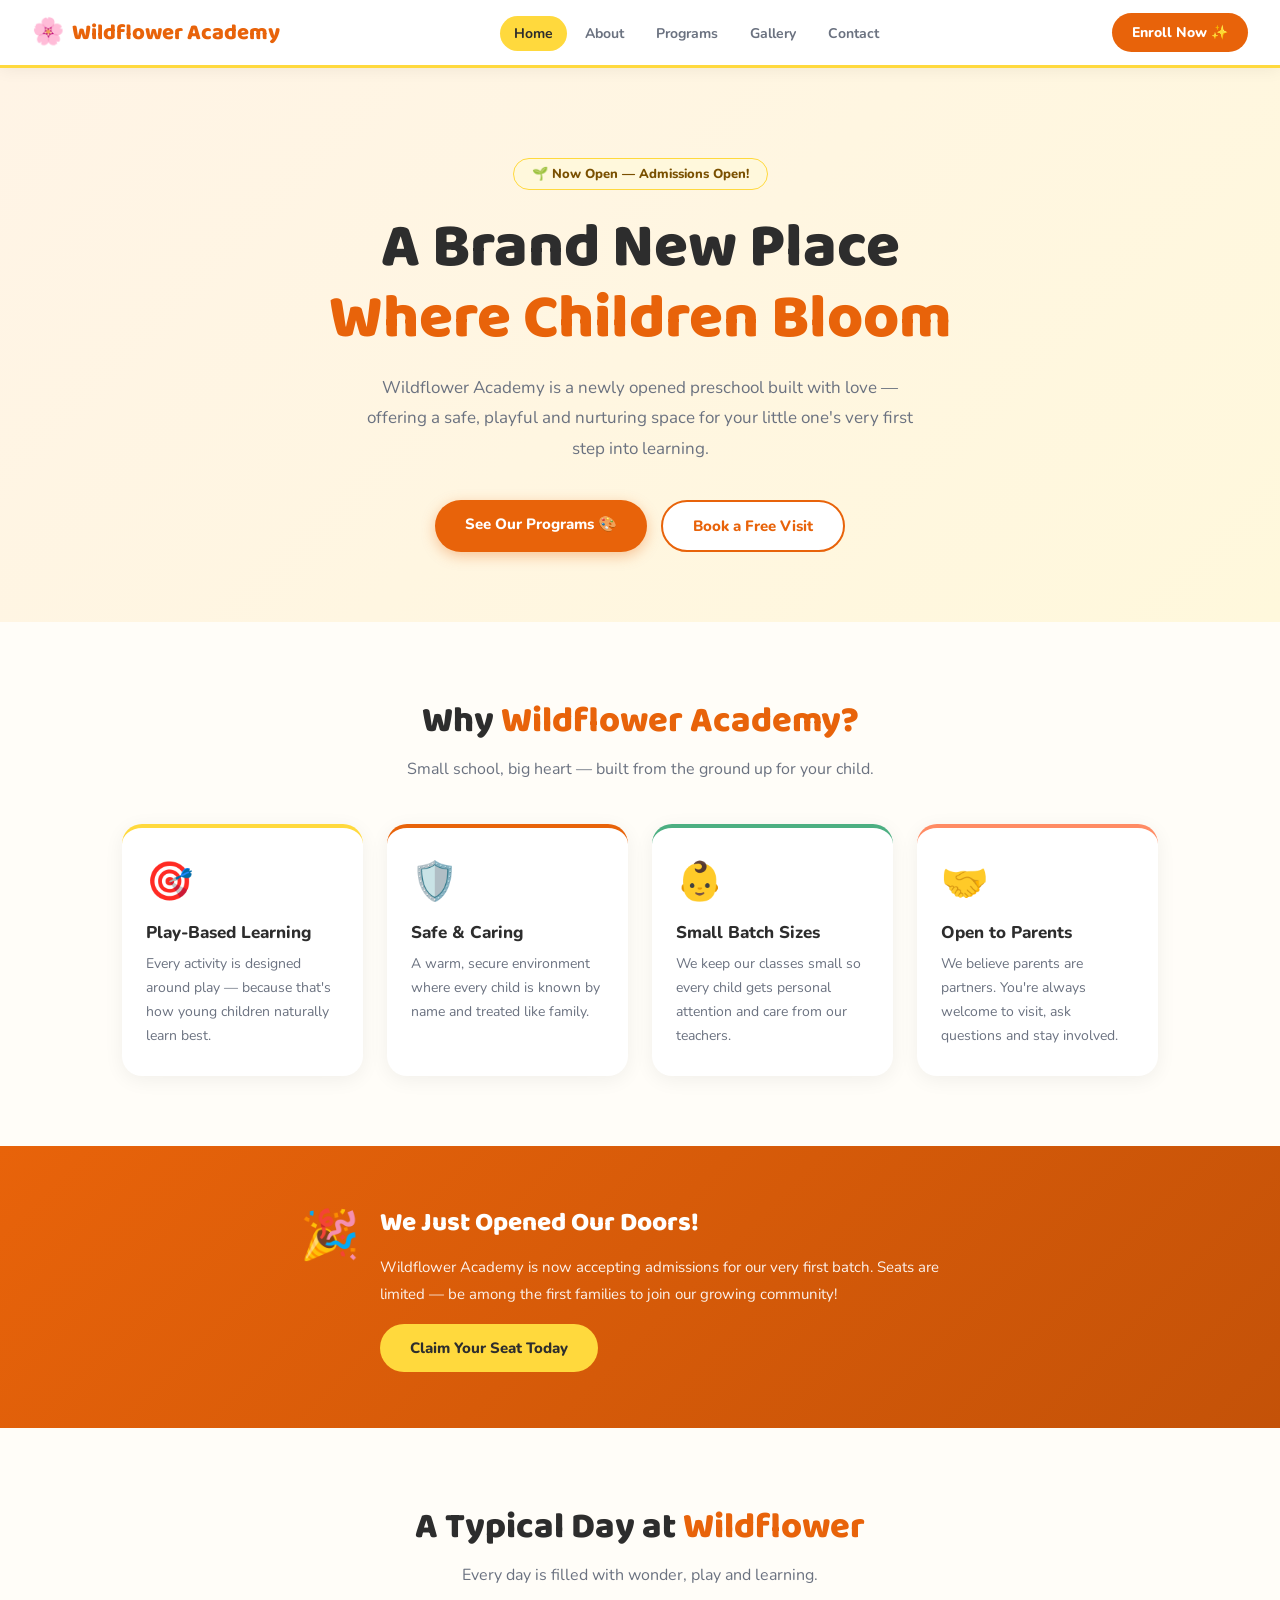
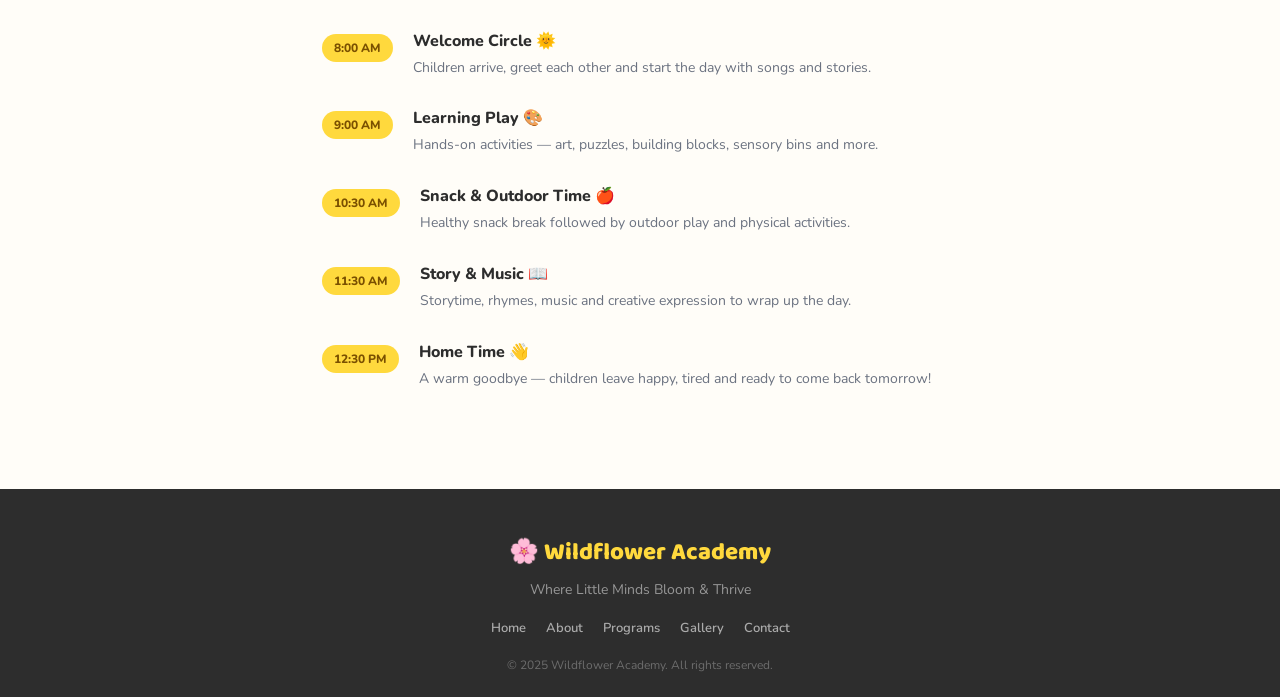
==== index.html @ 9ab91be2 "Add files via upload" ====
<!DOCTYPE html>
<html lang="en">
<head>
  <meta charset="UTF-8" />
  <meta name="viewport" content="width=device-width, initial-scale=1.0" />
  <title>Wildflower Academy – Preschool</title>
  <!-- SEO -->
<meta name="description" content="Wildflower Academy is a new preschool offering Playgroup, Nursery, Jr. KG, Sr. KG and Daycare. A safe, playful and nurturing start for your child." />
<meta name="keywords" content="preschool, playgroup, nursery, junior kg, senior kg, daycare, YOUR CITY preschool, Wildflower Academy" />
<meta name="author" content="Wildflower Academy" />
<meta property="og:title" content="Wildflower Academy – Preschool" />
<meta property="og:description" content="A joyful new preschool where little minds bloom and thrive. Now enrolling!" />
<meta property="og:type" content="website" />
<meta property="og:url" content="https://wildfloweracademy.in" />
<link rel="canonical" href="https://wildfloweracademy.in" />
  <link href="https://fonts.googleapis.com/css2?family=Baloo+2:wght@400;600;700;800&family=Nunito:wght@400;600;700;800&display=swap" rel="stylesheet" />
  <link rel="stylesheet" href="style.css" />
</head>
<body>

  <!-- NAVBAR -->
  <nav class="navbar">
    <div class="nav-logo">
      <span class="logo-icon">🌸</span>
      Wildflower Academy
    </div>
    <ul class="nav-links">
      <li><a href="index.html" class="active">Home</a></li>
      <li><a href="about.html">About</a></li>
      <li><a href="programs.html">Programs</a></li>
      <li><a href="gallery.html">Gallery</a></li>
      <li><a href="contact.html">Contact</a></li>
    </ul>
    <a href="contact.html" class="nav-cta">Enroll Now ✨</a>
    <button class="hamburger" id="hamburger">&#9776;</button>
  </nav>

  <!-- HERO -->
  <section class="hero">
    <div class="hero-content">
      <span class="hero-badge">🌱 Now Open — Admissions Open!</span>
      <h1>A Brand New Place<br><span>Where Children Bloom</span></h1>
      <p>Wildflower Academy is a newly opened preschool built with love — offering a safe, playful and nurturing space for your little one's very first step into learning.</p>
      <div class="hero-buttons">
        <a href="programs.html" class="btn-primary">See Our Programs 🎨</a>
        <a href="contact.html" class="btn-secondary">Book a Free Visit</a>
      </div>
    </div>
  </section>

  <!-- WHY US -->
  <section class="features">
    <h2 class="section-title">Why <span>Wildflower Academy?</span></h2>
    <p class="section-sub">Small school, big heart — built from the ground up for your child.</p>
    <div class="features-grid">
      <div class="feature-card">
        <span class="feature-icon">🎯</span>
        <h3>Play-Based Learning</h3>
        <p>Every activity is designed around play — because that's how young children naturally learn best.</p>
      </div>
      <div class="feature-card">
        <span class="feature-icon">🛡️</span>
        <h3>Safe & Caring</h3>
        <p>A warm, secure environment where every child is known by name and treated like family.</p>
      </div>
      <div class="feature-card">
        <span class="feature-icon">👶</span>
        <h3>Small Batch Sizes</h3>
        <p>We keep our classes small so every child gets personal attention and care from our teachers.</p>
      </div>
      <div class="feature-card">
        <span class="feature-icon">🤝</span>
        <h3>Open to Parents</h3>
        <p>We believe parents are partners. You're always welcome to visit, ask questions and stay involved.</p>
      </div>
    </div>
  </section>

  <!-- OPENING ANNOUNCEMENT -->
  <section class="announcement">
    <div class="announcement-inner">
      <span class="announce-icon">🎉</span>
      <div>
        <h3>We Just Opened Our Doors!</h3>
        <p>Wildflower Academy is now accepting admissions for our very first batch. Seats are limited — be among the first families to join our growing community!</p>
        <a href="contact.html" class="btn-primary" style="margin-top: 16px; display: inline-block;">Claim Your Seat Today</a>
      </div>
    </div>
  </section>

  <!-- WHAT TO EXPECT -->
  <section class="expect">
    <h2 class="section-title">A Typical Day at <span>Wildflower</span></h2>
    <p class="section-sub">Every day is filled with wonder, play and learning.</p>
    <div class="timeline">
      <div class="timeline-item">
        <span class="time-badge">8:00 AM</span>
        <div class="time-content">
          <h4>Welcome Circle 🌞</h4>
          <p>Children arrive, greet each other and start the day with songs and stories.</p>
        </div>
      </div>
      <div class="timeline-item">
        <span class="time-badge">9:00 AM</span>
        <div class="time-content">
          <h4>Learning Play 🎨</h4>
          <p>Hands-on activities — art, puzzles, building blocks, sensory bins and more.</p>
        </div>
      </div>
      <div class="timeline-item">
        <span class="time-badge">10:30 AM</span>
        <div class="time-content">
          <h4>Snack & Outdoor Time 🍎</h4>
          <p>Healthy snack break followed by outdoor play and physical activities.</p>
        </div>
      </div>
      <div class="timeline-item">
        <span class="time-badge">11:30 AM</span>
        <div class="time-content">
          <h4>Story & Music 📖</h4>
          <p>Storytime, rhymes, music and creative expression to wrap up the day.</p>
        </div>
      </div>
      <div class="timeline-item">
        <span class="time-badge">12:30 PM</span>
        <div class="time-content">
          <h4>Home Time 👋</h4>
          <p>A warm goodbye — children leave happy, tired and ready to come back tomorrow!</p>
        </div>
      </div>
    </div>
  </section>

  <!-- FOOTER -->
  <footer class="footer">
    <div class="footer-logo">🌸 Wildflower Academy</div>
    <p class="footer-tagline">Where Little Minds Bloom & Thrive</p>
    <div class="footer-links">
      <a href="index.html">Home</a>
      <a href="about.html">About</a>
      <a href="programs.html">Programs</a>
      <a href="gallery.html">Gallery</a>
      <a href="contact.html">Contact</a>
    </div>
    <p class="footer-copy">© 2025 Wildflower Academy. All rights reserved.</p>
  </footer>

  <script src="script.js"></script>
</body>
</html>
---- style.css ----
/* ── RESET & BASE ── */
* {
  margin: 0;
  padding: 0;
  box-sizing: border-box;
}

:root {
  --primary:    #E8630A;
  --primary-lt: #FFF4E6;
  --yellow:     #FFD93D;
  --yellow-lt:  #FFF8DC;
  --green:      #4CAF82;
  --green-lt:   #E8F8F1;
  --peach:      #FF8B64;
  --dark:       #2D2D2D;
  --muted:      #6B7280;
  --white:      #FFFFFF;
  --bg:         #FFFDF8;
}

body {
  font-family: 'Nunito', sans-serif;
  background: var(--bg);
  color: var(--dark);
  overflow-x: hidden;
}

/* ── NAVBAR ── */
.navbar {
  background: var(--white);
  display: flex;
  align-items: center;
  justify-content: space-between;
  padding: 0 2rem;
  height: 68px;
  position: sticky;
  top: 0;
  z-index: 999;
  box-shadow: 0 2px 16px rgba(0,0,0,0.06);
  border-bottom: 3px solid var(--yellow);
}

.nav-logo {
  font-family: 'Baloo 2', cursive;
  font-size: 22px;
  font-weight: 800;
  color: var(--primary);
  display: flex;
  align-items: center;
  gap: 8px;
}

.logo-icon { font-size: 26px; }

.nav-links {
  list-style: none;
  display: flex;
  gap: 4px;
}

.nav-links a {
  text-decoration: none;
  color: var(--muted);
  font-weight: 700;
  font-size: 14px;
  padding: 8px 14px;
  border-radius: 25px;
  transition: all 0.2s;
}

.nav-links a:hover,
.nav-links a.active {
  background: var(--yellow);
  color: var(--dark);
}

.nav-cta {
  background: var(--primary);
  color: white;
  text-decoration: none;
  padding: 10px 20px;
  border-radius: 25px;
  font-size: 14px;
  font-weight: 800;
  transition: transform 0.2s;
}

.nav-cta:hover { transform: scale(1.05); }

.hamburger {
  display: none;
  background: none;
  border: none;
  font-size: 24px;
  cursor: pointer;
  color: var(--dark);
}

/* ── HERO ── */
.hero {
  background: linear-gradient(135deg, #FFF4E6 0%, #FFF8DC 100%);
  padding: 90px 2rem 70px;
  text-align: center;
}

.hero-content { max-width: 680px; margin: 0 auto; }

.hero-badge {
  display: inline-block;
  background: var(--yellow-lt);
  color: #7A5000;
  padding: 6px 18px;
  border-radius: 25px;
  font-size: 13px;
  font-weight: 800;
  margin-bottom: 22px;
  border: 1.5px solid var(--yellow);
}

.hero h1 {
  font-family: 'Baloo 2', cursive;
  font-size: clamp(34px, 6vw, 62px);
  font-weight: 800;
  line-height: 1.15;
  margin-bottom: 18px;
  color: var(--dark);
}

.hero h1 span { color: var(--primary); }

.hero p {
  font-size: 17px;
  color: var(--muted);
  line-height: 1.8;
  margin-bottom: 36px;
  max-width: 560px;
  margin-left: auto;
  margin-right: auto;
}

.hero-buttons {
  display: flex;
  gap: 14px;
  justify-content: center;
  flex-wrap: wrap;
}

/* ── BUTTONS ── */
.btn-primary {
  background: var(--primary);
  color: white;
  text-decoration: none;
  padding: 14px 30px;
  border-radius: 30px;
  font-size: 15px;
  font-weight: 800;
  font-family: 'Nunito', sans-serif;
  transition: transform 0.2s, box-shadow 0.2s;
  box-shadow: 0 4px 14px rgba(232,99,10,0.35);
  border: none;
  cursor: pointer;
  display: inline-block;
}

.btn-primary:hover {
  transform: translateY(-2px);
  box-shadow: 0 8px 24px rgba(232,99,10,0.4);
}

.btn-secondary {
  background: white;
  color: var(--primary);
  text-decoration: none;
  padding: 14px 30px;
  border-radius: 30px;
  font-size: 15px;
  font-weight: 800;
  border: 2.5px solid var(--primary);
  transition: all 0.2s;
  display: inline-block;
}

.btn-secondary:hover {
  background: var(--primary);
  color: white;
}

/* ── SECTION TITLES ── */
.section-title {
  font-family: 'Baloo 2', cursive;
  font-size: clamp(26px, 4vw, 36px);
  font-weight: 800;
  text-align: center;
  margin-bottom: 8px;
}

.section-title span { color: var(--primary); }

.section-sub {
  text-align: center;
  color: var(--muted);
  font-size: 16px;
  margin-bottom: 44px;
}

/* ── FEATURES ── */
.features {
  padding: 70px 2rem;
  max-width: 1100px;
  margin: 0 auto;
}

.features-grid {
  display: grid;
  grid-template-columns: repeat(auto-fit, minmax(230px, 1fr));
  gap: 24px;
}

.feature-card {
  background: white;
  border-radius: 20px;
  padding: 28px 24px;
  box-shadow: 0 4px 20px rgba(0,0,0,0.06);
  border-top: 4px solid var(--yellow);
  transition: transform 0.2s;
}

.feature-card:hover { transform: translateY(-4px); }
.feature-card:nth-child(2) { border-top-color: var(--primary); }
.feature-card:nth-child(3) { border-top-color: var(--green); }
.feature-card:nth-child(4) { border-top-color: var(--peach); }

.feature-icon { font-size: 38px; display: block; margin-bottom: 14px; }

.feature-card h3 {
  font-size: 17px;
  font-weight: 800;
  margin-bottom: 8px;
}

.feature-card p {
  font-size: 14px;
  color: var(--muted);
  line-height: 1.7;
}

/* ── ANNOUNCEMENT ── */
.announcement {
  background: linear-gradient(135deg, var(--primary), #c45208);
  padding: 56px 2rem;
  text-align: center;
  color: white;
}

.announcement-inner {
  max-width: 680px;
  margin: 0 auto;
  display: flex;
  align-items: flex-start;
  gap: 20px;
  text-align: left;
}

.announce-icon { font-size: 48px; flex-shrink: 0; }

.announcement-inner h3 {
  font-family: 'Baloo 2', cursive;
  font-size: 26px;
  font-weight: 800;
  margin-bottom: 10px;
}

.announcement-inner p {
  font-size: 15px;
  line-height: 1.8;
  opacity: 0.92;
}

.announcement .btn-primary {
  background: var(--yellow);
  color: var(--dark);
  box-shadow: none;
}

/* ── TIMELINE ── */
.expect {
  padding: 70px 2rem;
  max-width: 700px;
  margin: 0 auto;
}

.timeline { margin-top: 8px; }

.timeline-item {
  display: flex;
  gap: 20px;
  margin-bottom: 28px;
  align-items: flex-start;
}

.time-badge {
  background: var(--yellow);
  color: #7A5000;
  font-size: 12px;
  font-weight: 800;
  padding: 6px 12px;
  border-radius: 20px;
  white-space: nowrap;
  margin-top: 4px;
  flex-shrink: 0;
}

.time-content h4 {
  font-size: 16px;
  font-weight: 800;
  margin-bottom: 4px;
}

.time-content p {
  font-size: 14px;
  color: var(--muted);
  line-height: 1.7;
}

/* ── FOOTER ── */
.footer {
  background: var(--dark);
  color: white;
  padding: 44px 2rem 24px;
  text-align: center;
}

.footer-logo {
  font-family: 'Baloo 2', cursive;
  font-size: 24px;
  font-weight: 800;
  color: var(--yellow);
  margin-bottom: 8px;
}

.footer-tagline {
  color: rgba(255,255,255,0.5);
  font-size: 14px;
  margin-bottom: 20px;
}

.footer-links {
  display: flex;
  justify-content: center;
  gap: 20px;
  flex-wrap: wrap;
  margin-bottom: 20px;
}

.footer-links a {
  color: rgba(255,255,255,0.6);
  text-decoration: none;
  font-size: 13px;
  font-weight: 600;
  transition: color 0.2s;
}

.footer-links a:hover { color: var(--yellow); }

.footer-copy {
  font-size: 12px;
  color: rgba(255,255,255,0.3);
}

/* ── MOBILE ── */
@media (max-width: 768px) {
  .nav-links { display: none; flex-direction: column; }
  .nav-links.open {
    display: flex;
    position: absolute;
    top: 68px; left: 0; right: 0;
    background: white;
    padding: 16px;
    box-shadow: 0 8px 24px rgba(0,0,0,0.1);
    gap: 8px;
  }
  .nav-links.open a { display: block; padding: 10px 16px; }
  .nav-cta { display: none; }
  .hamburger { display: block; }
  .announcement-inner { flex-direction: column; text-align: center; }
  .timeline-item { flex-direction: column; gap: 8px; }
}

/* ── PAGE HERO ── */
.page-hero {
  padding: 80px 2rem 60px;
  text-align: center;
}

.green-hero {
  background: linear-gradient(135deg, #FFF4E6 0%, #FFF8DC 100%);
}

.page-hero h1 {
  font-family: 'Baloo 2', cursive;
  font-size: clamp(30px, 5vw, 52px);
  font-weight: 800;
  line-height: 1.2;
  margin: 14px 0 16px;
}

.page-hero h1 span { color: var(--primary); }

.page-hero p {
  font-size: 16px;
  color: var(--muted);
  max-width: 540px;
  margin: 0 auto;
  line-height: 1.8;
}

/* ── ABOUT SECTION ── */
.about-section {
  padding: 70px 2rem;
  max-width: 1100px;
  margin: 0 auto;
}

.about-grid {
  display: grid;
  grid-template-columns: 1fr 1fr;
  gap: 50px;
  align-items: center;
}

.about-image-box {
  background: linear-gradient(135deg, #FFF4E6, #FFF8DC);
  border-radius: 24px;
  height: 320px;
  display: flex;
  flex-direction: column;
  align-items: center;
  justify-content: center;
  font-size: 80px;
  gap: 12px;
}

.about-image-box p {
  font-size: 16px;
  font-weight: 700;
  color: var(--muted);
}

.about-text p {
  color: var(--muted);
  font-size: 15px;
  line-height: 1.85;
  margin-bottom: 14px;
}

/* ── VALUE PILLS ── */
.value-pills {
  display: flex;
  flex-wrap: wrap;
  gap: 10px;
  margin-top: 20px;
}

.pill {
  padding: 7px 16px;
  border-radius: 25px;
  font-size: 13px;
  font-weight: 700;
}

.green-pill  { background: #E8F8F1; color: #1A6644; }
.yellow-pill { background: #FFF8DC; color: #7A5000; }
.peach-pill  { background: #FFF0E5; color: #7A3A10; }
.purple-pill { background: #EDE9FE; color: #5B21B6; }

/* ── VISION & MISSION ── */
.vm-section {
  background: var(--primary-lt);
  padding: 70px 2rem;
}

.vm-grid {
  display: grid;
  grid-template-columns: repeat(auto-fit, minmax(260px, 1fr));
  gap: 24px;
  max-width: 1000px;
  margin: 0 auto;
}

.vm-card {
  background: white;
  border-radius: 20px;
  padding: 30px 24px;
  text-align: center;
  box-shadow: 0 4px 20px rgba(0,0,0,0.06);
}

.vm-icon {
  font-size: 40px;
  display: block;
  margin-bottom: 14px;
}

.vm-card h3 {
  font-family: 'Baloo 2', cursive;
  font-size: 20px;
  font-weight: 800;
  margin-bottom: 10px;
  color: var(--primary);
}

.vm-card p {
  font-size: 14px;
  color: var(--muted);
  line-height: 1.75;
}

/* ── FOUNDER ── */
.founder-section {
  padding: 70px 2rem;
  max-width: 800px;
  margin: 0 auto;
}

.founder-card {
  display: flex;
  gap: 30px;
  align-items: flex-start;
  background: white;
  border-radius: 24px;
  padding: 36px;
  box-shadow: 0 4px 24px rgba(0,0,0,0.07);
  margin-top: 16px;
  border-left: 5px solid var(--primary);
}

.founder-avatar {
  width: 90px;
  height: 90px;
  border-radius: 50%;
  background: var(--primary-lt);
  display: flex;
  align-items: center;
  justify-content: center;
  font-size: 44px;
  flex-shrink: 0;
  border: 3px solid var(--primary);
}

.founder-info h3 {
  font-family: 'Baloo 2', cursive;
  font-size: 22px;
  font-weight: 800;
  margin-bottom: 4px;
}

.founder-role {
  display: inline-block;
  background: var(--primary-lt);
  color: var(--primary);
  font-size: 12px;
  font-weight: 700;
  padding: 4px 12px;
  border-radius: 20px;
  margin-bottom: 14px;
}

.founder-info p {
  font-size: 14px;
  color: var(--muted);
  line-height: 1.8;
  margin-bottom: 10px;
}

/* ── WHAT MAKES US DIFFERENT ── */
.different-section {
  padding: 70px 2rem;
  max-width: 1000px;
  margin: 0 auto;
}

.diff-grid {
  display: grid;
  grid-template-columns: repeat(auto-fit, minmax(220px, 1fr));
  gap: 24px;
  margin-top: 8px;
}

.diff-item {
  background: white;
  border-radius: 18px;
  padding: 28px 22px;
  box-shadow: 0 4px 18px rgba(0,0,0,0.06);
  transition: transform 0.2s;
}

.diff-item:hover { transform: translateY(-4px); }

.diff-num {
  font-family: 'Baloo 2', cursive;
  font-size: 36px;
  font-weight: 800;
  color: var(--yellow);
  display: block;
  margin-bottom: 8px;
  line-height: 1;
}

.diff-item h4 {
  font-size: 16px;
  font-weight: 800;
  margin-bottom: 8px;
}

.diff-item p {
  font-size: 13px;
  color: var(--muted);
  line-height: 1.7;
}

/* ── CTA STRIP ── */
.cta-strip {
  background: linear-gradient(135deg, var(--primary), #c45208);
  padding: 60px 2rem;
  text-align: center;
  color: white;
}

.cta-strip h3 {
  font-family: 'Baloo 2', cursive;
  font-size: 30px;
  font-weight: 800;
  margin-bottom: 12px;
}

.cta-strip p {
  font-size: 16px;
  opacity: 0.9;
  margin-bottom: 24px;
  max-width: 480px;
  margin-left: auto;
  margin-right: auto;
  line-height: 1.7;
}

.cta-strip .btn-primary {
  background: var(--yellow);
  color: var(--dark);
  box-shadow: none;
}

/* ── ABOUT PAGE MOBILE ── */
@media (max-width: 768px) {
  .about-grid { grid-template-columns: 1fr; gap: 30px; }
  .founder-card { flex-direction: column; align-items: center; text-align: center; }
}

/* ── PROGRAMS HERO ── */
.programs-hero {
  background: linear-gradient(135deg, #FFF4E6 0%, #FFF8DC 100%);
}

.programs-hero h1 span { color: var(--primary); }

/* ── PROGRAM OVERVIEW STRIP ── */
.prog-overview-strip {
  background: white;
  padding: 20px 2rem;
  border-bottom: 1px solid #F3F4F6;
}

.prog-overview-inner {
  display: flex;
  align-items: center;
  justify-content: center;
  flex-wrap: wrap;
  gap: 8px;
  max-width: 900px;
  margin: 0 auto;
}

.prog-pill {
  background: #F3F4F6;
  color: var(--muted);
  padding: 8px 18px;
  border-radius: 25px;
  font-size: 13px;
  font-weight: 700;
}

.active-pill {
  background: var(--primary-lt);
  color: var(--primary);
}

.daycare-pill {
  background: #FFF8DC;
  color: #7A5000;
}

.prog-arrow {
  color: #D1D5DB;
  font-size: 18px;
  font-weight: 700;
}

/* ── PROGRAM ROWS ── */
.programs-section {
  padding: 70px 2rem;
  max-width: 1100px;
  margin: 0 auto;
}

.prog-row {
  display: grid;
  grid-template-columns: 280px 1fr;
  gap: 50px;
  align-items: center;
  padding: 20px 0;
}

.reverse-row { direction: rtl; }
.reverse-row > * { direction: ltr; }

.prog-visual {
  border-radius: 24px;
  height: 280px;
  display: flex;
  flex-direction: column;
  align-items: center;
  justify-content: center;
  gap: 14px;
  font-size: 70px;
}

.prog-visual h3 {
  font-family: 'Baloo 2', cursive;
  font-size: 22px;
  font-weight: 800;
  color: rgba(0,0,0,0.6);
}

.pg-yellow { background: linear-gradient(135deg, #FFF8DC, #FFF4E6); }
.pg-green  { background: linear-gradient(135deg, #E8F8F1, #D1FAE5); }
.pg-blue   { background: linear-gradient(135deg, #EFF6FF, #DBEAFE); }
.pg-purple { background: linear-gradient(135deg, #EDE9FE, #DDD6FE); }
.pg-peach  { background: linear-gradient(135deg, #FFF4E6, #FFE4CC); }

.prog-tag {
  display: inline-block;
  font-size: 12px;
  font-weight: 700;
  padding: 5px 14px;
  border-radius: 20px;
  margin-bottom: 10px;
}

.yellow-tag { background: #FFF8DC; color: #7A5000; }
.green-tag  { background: #D1FAE5; color: #065F46; }
.blue-tag   { background: #DBEAFE; color: #1E40AF; }
.purple-tag { background: #EDE9FE; color: #4C1D95; }
.peach-tag  { background: #FFE4CC; color: #7C2D12; }

.prog-details h2 {
  font-family: 'Baloo 2', cursive;
  font-size: clamp(22px, 3vw, 30px);
  font-weight: 800;
  line-height: 1.2;
  margin-bottom: 14px;
  color: var(--dark);
}

.prog-details > p {
  font-size: 15px;
  color: var(--muted);
  line-height: 1.85;
  margin-bottom: 22px;
}

.prog-info-grid {
  display: grid;
  grid-template-columns: repeat(4, 1fr);
  gap: 12px;
  margin-bottom: 20px;
}

.prog-info-item {
  background: #F9FAFB;
  border-radius: 12px;
  padding: 12px;
  display: flex;
  align-items: flex-start;
  gap: 8px;
  font-size: 22px;
}

.prog-info-item div strong {
  display: block;
  font-size: 11px;
  color: var(--muted);
  font-weight: 700;
  margin-bottom: 2px;
}

.prog-info-item div p {
  font-size: 13px;
  font-weight: 800;
  color: var(--dark);
}

.prog-activities {
  display: flex;
  flex-wrap: wrap;
  gap: 8px;
  margin-bottom: 22px;
}

.prog-activities span {
  background: white;
  border: 1.5px solid #E5E7EB;
  padding: 6px 14px;
  border-radius: 20px;
  font-size: 13px;
  font-weight: 700;
  color: var(--dark);
}

.daycare-note {
  background: #FFF4E6;
  border-left: 4px solid var(--primary);
  border-radius: 0 12px 12px 0;
  padding: 12px 16px;
  font-size: 13px;
  font-weight: 700;
  color: #7C2D12;
  margin-bottom: 20px;
  line-height: 1.6;
}

.prog-divider {
  height: 1px;
  background: #F3F4F6;
  margin: 20px 0;
}

/* ── COMPARISON TABLE ── */
.comparison-section {
  background: var(--primary-lt);
  padding: 70px 2rem;
}

.table-wrapper {
  max-width: 900px;
  margin: 0 auto;
  overflow-x: auto;
}

.comp-table {
  width: 100%;
  border-collapse: collapse;
  background: white;
  border-radius: 20px;
  overflow: hidden;
  box-shadow: 0 4px 20px rgba(0,0,0,0.07);
}

.comp-table thead tr {
  background: var(--primary);
  color: white;
}

.comp-table th {
  padding: 16px 20px;
  font-size: 13px;
  font-weight: 800;
  text-align: left;
}

.comp-table td {
  padding: 14px 20px;
  font-size: 14px;
  color: var(--dark);
  border-bottom: 1px solid #F3F4F6;
}

.comp-table tbody tr:last-child td { border-bottom: none; }
.alt-row { background: #FFF9F5; }
.table-emoji { margin-right: 6px; }

/* ── FEES ── */
.fees-section {
  padding: 50px 2rem;
  max-width: 800px;
  margin: 0 auto;
}

.fees-card {
  background: white;
  border-radius: 24px;
  padding: 36px;
  box-shadow: 0 4px 24px rgba(0,0,0,0.07);
  display: flex;
  gap: 24px;
  align-items: flex-start;
  border-left: 5px solid var(--yellow);
}

.fees-icon { font-size: 48px; flex-shrink: 0; }

.fees-card h3 {
  font-family: 'Baloo 2', cursive;
  font-size: 22px;
  font-weight: 800;
  margin-bottom: 10px;
}

.fees-card p {
  font-size: 14px;
  color: var(--muted);
  line-height: 1.8;
}

/* ── PROGRAMS MOBILE ── */
@media (max-width: 768px) {
  .prog-row { grid-template-columns: 1fr; gap: 24px; }
  .reverse-row { direction: ltr; }
  .prog-visual { height: 200px; font-size: 52px; }
  .prog-info-grid { grid-template-columns: repeat(2, 1fr); }
  .prog-overview-inner { gap: 6px; }
  .prog-arrow { display: none; }
  .fees-card { flex-direction: column; }
}

/* ── GALLERY HERO ── */
.gallery-hero {
  background: linear-gradient(135deg, #FFF4E6 0%, #FFF8DC 100%);
}

.gallery-hero h1 span { color: var(--primary); }

/* ── GALLERY NOTICE ── */
.gallery-notice {
  padding: 40px 2rem 0;
  max-width: 900px;
  margin: 0 auto;
}

.notice-card {
  background: #FFF8DC;
  border-radius: 20px;
  padding: 28px 30px;
  display: flex;
  gap: 20px;
  align-items: flex-start;
  border-left: 5px solid var(--yellow);
}

.notice-icon { font-size: 40px; flex-shrink: 0; }

.notice-card h3 {
  font-family: 'Baloo 2', cursive;
  font-size: 18px;
  font-weight: 800;
  margin-bottom: 8px;
  color: var(--dark);
}

.notice-card p {
  font-size: 14px;
  color: var(--muted);
  line-height: 1.75;
}

/* ── GALLERY SECTION ── */
.gallery-section {
  padding: 70px 2rem;
  max-width: 1100px;
  margin: 0 auto;
}

.gallery-grid {
  display: grid;
  grid-template-columns: repeat(3, 1fr);
  gap: 18px;
}

.gallery-item {
  border-radius: 20px;
  aspect-ratio: 1;
  display: flex;
  flex-direction: column;
  align-items: center;
  justify-content: center;
  font-size: 52px;
  cursor: pointer;
  transition: transform 0.2s, box-shadow 0.2s;
  position: relative;
  overflow: hidden;
  gap: 10px;
}

.gallery-item:hover {
  transform: scale(1.04);
  box-shadow: 0 8px 28px rgba(0,0,0,0.12);
}

.gi-yellow { background: linear-gradient(135deg, #FFF8DC, #FFE082); }
.gi-green  { background: linear-gradient(135deg, #E8F8F1, #A5D6A7); }
.gi-blue   { background: linear-gradient(135deg, #DBEAFE, #90CAF9); }
.gi-pink   { background: linear-gradient(135deg, #F8BBD0, #F48FB1); }
.gi-purple { background: linear-gradient(135deg, #EDE9FE, #CE93D8); }
.gi-orange { background: linear-gradient(135deg, #FFF4E6, #FFCC80); }

.gi-label {
  font-size: 13px;
  font-weight: 800;
  color: rgba(0,0,0,0.55);
  background: rgba(255,255,255,0.6);
  padding: 4px 12px;
  border-radius: 20px;
}

/* ── UPLOAD NOTE ── */
.upload-note {
  padding: 70px 2rem;
  max-width: 800px;
  margin: 0 auto;
}

.upload-steps {
  display: flex;
  flex-direction: column;
  gap: 18px;
  margin-top: 16px;
}

.upload-step {
  display: flex;
  align-items: flex-start;
  gap: 16px;
  background: white;
  border-radius: 16px;
  padding: 22px;
  box-shadow: 0 4px 16px rgba(0,0,0,0.06);
}

.upload-num {
  width: 36px;
  height: 36px;
  border-radius: 50%;
  background: var(--primary);
  color: white;
  font-size: 16px;
  font-weight: 800;
  display: flex;
  align-items: center;
  justify-content: center;
  flex-shrink: 0;
}

.upload-step h4 { font-size: 15px; font-weight: 800; margin-bottom: 5px; }
.upload-step p  { font-size: 13px; color: var(--muted); line-height: 1.7; }

.upload-step code {
  background: #F3F4F6;
  padding: 2px 6px;
  border-radius: 5px;
  font-size: 12px;
  color: var(--primary);
  font-family: monospace;
}

/* ── SOCIAL ── */
.social-section {
  padding: 0 2rem 70px;
  max-width: 700px;
  margin: 0 auto;
}

.social-card {
  background: white;
  border-radius: 24px;
  padding: 36px;
  text-align: center;
  box-shadow: 0 4px 24px rgba(0,0,0,0.07);
}

.social-card h3 {
  font-family: 'Baloo 2', cursive;
  font-size: 22px;
  font-weight: 800;
  margin-bottom: 10px;
}

.social-card p {
  font-size: 15px;
  color: var(--muted);
  line-height: 1.7;
  margin-bottom: 24px;
}

.social-links {
  display: flex;
  justify-content: center;
  gap: 12px;
  flex-wrap: wrap;
}

.social-btn {
  padding: 10px 22px;
  border-radius: 25px;
  font-size: 14px;
  font-weight: 800;
  cursor: pointer;
  transition: transform 0.2s;
}

.social-btn:hover { transform: scale(1.05); }
.insta-btn { background: #FCE4EC; color: #880E4F; }
.fb-btn    { background: #E3F2FD; color: #0D47A1; }
.wa-btn    { background: #E8F5E9; color: #1B5E20; }

/* ── GALLERY MOBILE ── */
@media (max-width: 600px) {
  .gallery-grid { grid-template-columns: repeat(2, 1fr); }
  .notice-card  { flex-direction: column; }
  .social-links { flex-direction: column; align-items: center; }
}

/* ── CONTACT HERO ── */
.contact-hero {
  background: linear-gradient(135deg, #FFF4E6 0%, #FFF8DC 100%);
}

.contact-hero h1 span { color: var(--primary); }

/* ── CONTACT SECTION ── */
.contact-section {
  padding: 70px 2rem;
  max-width: 1100px;
  margin: 0 auto;
}

.contact-grid {
  display: grid;
  grid-template-columns: 1fr 1.4fr;
  gap: 50px;
  align-items: start;
}

.contact-info-title {
  font-family: 'Baloo 2', cursive;
  font-size: 24px;
  font-weight: 800;
  margin-bottom: 24px;
  color: var(--dark);
}

.contact-item {
  display: flex;
  align-items: flex-start;
  gap: 14px;
  margin-bottom: 22px;
}

.contact-icon-box {
  width: 46px;
  height: 46px;
  border-radius: 12px;
  display: flex;
  align-items: center;
  justify-content: center;
  font-size: 20px;
  flex-shrink: 0;
}

.orange-box { background: #FFF4E6; }
.green-box  { background: #E8F8F1; }
.blue-box   { background: #EFF6FF; }
.purple-box { background: #EDE9FE; }

.contact-item h4 {
  font-size: 13px;
  font-weight: 800;
  color: var(--dark);
  margin-bottom: 4px;
}

.contact-item p {
  font-size: 13px;
  color: var(--muted);
  line-height: 1.7;
}

/* ── HOURS BOX ── */
.hours-box {
  background: white;
  border-radius: 18px;
  padding: 22px;
  box-shadow: 0 4px 18px rgba(0,0,0,0.06);
  margin-bottom: 22px;
}

.hours-box h3 {
  font-family: 'Baloo 2', cursive;
  font-size: 17px;
  font-weight: 800;
  margin-bottom: 14px;
}

.hours-row {
  display: flex;
  justify-content: space-between;
  align-items: center;
  padding: 9px 0;
  border-bottom: 1px solid #F3F4F6;
  font-size: 13px;
}

.last-row     { border-bottom: none; }
.hours-day    { color: var(--muted); font-weight: 600; }
.hours-time   { font-weight: 800; color: var(--primary); }
.closed       { color: #EF4444 !important; }

/* ── SOCIAL ROW ── */
.social-row {
  display: flex;
  gap: 10px;
}

.social-icon {
  width: 44px;
  height: 44px;
  border-radius: 12px;
  display: flex;
  align-items: center;
  justify-content: center;
  font-size: 20px;
  cursor: pointer;
  transition: transform 0.2s;
}

.social-icon:hover { transform: scale(1.1); }
.insta-icon { background: #FCE4EC; }
.fb-icon    { background: #E3F2FD; }
.yt-icon    { background: #FFEBEE; }
.wa-icon    { background: #E8F5E9; }

/* ── CONTACT FORM ── */
.contact-form-card {
  background: white;
  border-radius: 24px;
  padding: 36px;
  box-shadow: 0 4px 28px rgba(0,0,0,0.08);
}

.contact-form-card h2 {
  font-family: 'Baloo 2', cursive;
  font-size: 24px;
  font-weight: 800;
  margin-bottom: 6px;
}

.form-subtitle {
  font-size: 14px;
  color: var(--muted);
  margin-bottom: 24px;
}

.form-row {
  display: grid;
  grid-template-columns: 1fr 1fr;
  gap: 16px;
}

.form-group {
  margin-bottom: 16px;
  position: relative;
}

.form-group label {
  display: block;
  font-size: 13px;
  font-weight: 700;
  color: var(--dark);
  margin-bottom: 6px;
}

.form-group input,
.form-group select,
.form-group textarea {
  width: 100%;
  padding: 12px 14px;
  border: 2px solid #E5E7EB;
  border-radius: 12px;
  font-size: 14px;
  font-family: 'Nunito', sans-serif;
  outline: none;
  transition: border-color 0.2s;
  background: #FAFAFA;
  color: var(--dark);
}

.form-group input:focus,
.form-group select:focus,
.form-group textarea:focus {
  border-color: var(--primary);
  background: white;
}

.form-group input.error,
.form-group select.error { border-color: #EF4444; }

.form-group textarea { resize: vertical; min-height: 110px; }

.field-error {
  display: none;
  font-size: 11px;
  color: #EF4444;
  font-weight: 700;
  margin-top: 4px;
}

.field-error.show { display: block; }

/* ── SUBMIT BUTTON ── */
.submit-btn {
  width: 100%;
  padding: 15px;
  background: var(--primary);
  color: white;
  border: none;
  border-radius: 14px;
  font-size: 16px;
  font-weight: 800;
  cursor: pointer;
  font-family: 'Nunito', sans-serif;
  transition: opacity 0.2s, transform 0.2s;
  margin-top: 4px;
}

.submit-btn:hover { opacity: 0.9; transform: translateY(-1px); }

/* ── SUCCESS MESSAGE ── */
.success-msg {
  display: none;
  background: #FFF4E6;
  border: 2px solid var(--primary);
  border-radius: 14px;
  padding: 18px;
  margin-top: 16px;
  gap: 14px;
  align-items: flex-start;
}

.success-msg.show { display: flex; }
.success-icon { font-size: 32px; flex-shrink: 0; }

.success-msg h4 {
  font-size: 16px;
  font-weight: 800;
  color: var(--primary);
  margin-bottom: 4px;
}

.success-msg p {
  font-size: 13px;
  color: #7C2D12;
  line-height: 1.7;
}

/* ── VISIT SECTION ── */
.visit-section {
  background: var(--primary-lt);
  padding: 70px 2rem;
}

.visit-grid {
  display: grid;
  grid-template-columns: repeat(auto-fit, minmax(220px, 1fr));
  gap: 20px;
  max-width: 1000px;
  margin: 0 auto;
}

.visit-card {
  background: white;
  border-radius: 18px;
  padding: 26px 22px;
  text-align: center;
  box-shadow: 0 4px 16px rgba(0,0,0,0.06);
  transition: transform 0.2s;
}

.visit-card:hover { transform: translateY(-4px); }

.visit-card span {
  font-size: 38px;
  display: block;
  margin-bottom: 12px;
}

.visit-card h4 { font-size: 15px; font-weight: 800; margin-bottom: 8px; }
.visit-card p  { font-size: 13px; color: var(--muted); line-height: 1.7; }

/* ── FAQ ── */
.faq-section {
  padding: 70px 2rem;
  max-width: 800px;
  margin: 0 auto;
}

.faq-list { margin-top: 8px; }

.faq-item {
  background: white;
  border-radius: 14px;
  margin-bottom: 10px;
  box-shadow: 0 2px 12px rgba(0,0,0,0.05);
  overflow: hidden;
  cursor: pointer;
}

.faq-question {
  display: flex;
  justify-content: space-between;
  align-items: center;
  padding: 18px 22px;
  font-size: 15px;
  font-weight: 700;
  color: var(--dark);
  transition: background 0.2s;
}

.faq-item:hover .faq-question  { background: #FFF9F5; }
.faq-item.open .faq-question   { background: var(--primary-lt); color: var(--primary); }

.faq-arrow {
  font-size: 12px;
  color: var(--muted);
  transition: transform 0.3s;
  flex-shrink: 0;
}

.faq-item.open .faq-arrow { transform: rotate(180deg); color: var(--primary); }

.faq-answer {
  display: none;
  padding: 14px 22px 18px;
  font-size: 14px;
  color: var(--muted);
  line-height: 1.8;
  border-top: 1px solid #F3F4F6;
}

.faq-item.open .faq-answer { display: block; }

/* ── CONTACT MOBILE ── */
@media (max-width: 768px) {
  .contact-grid     { grid-template-columns: 1fr; }
  .form-row         { grid-template-columns: 1fr; }
  .contact-form-card { padding: 24px; }
}
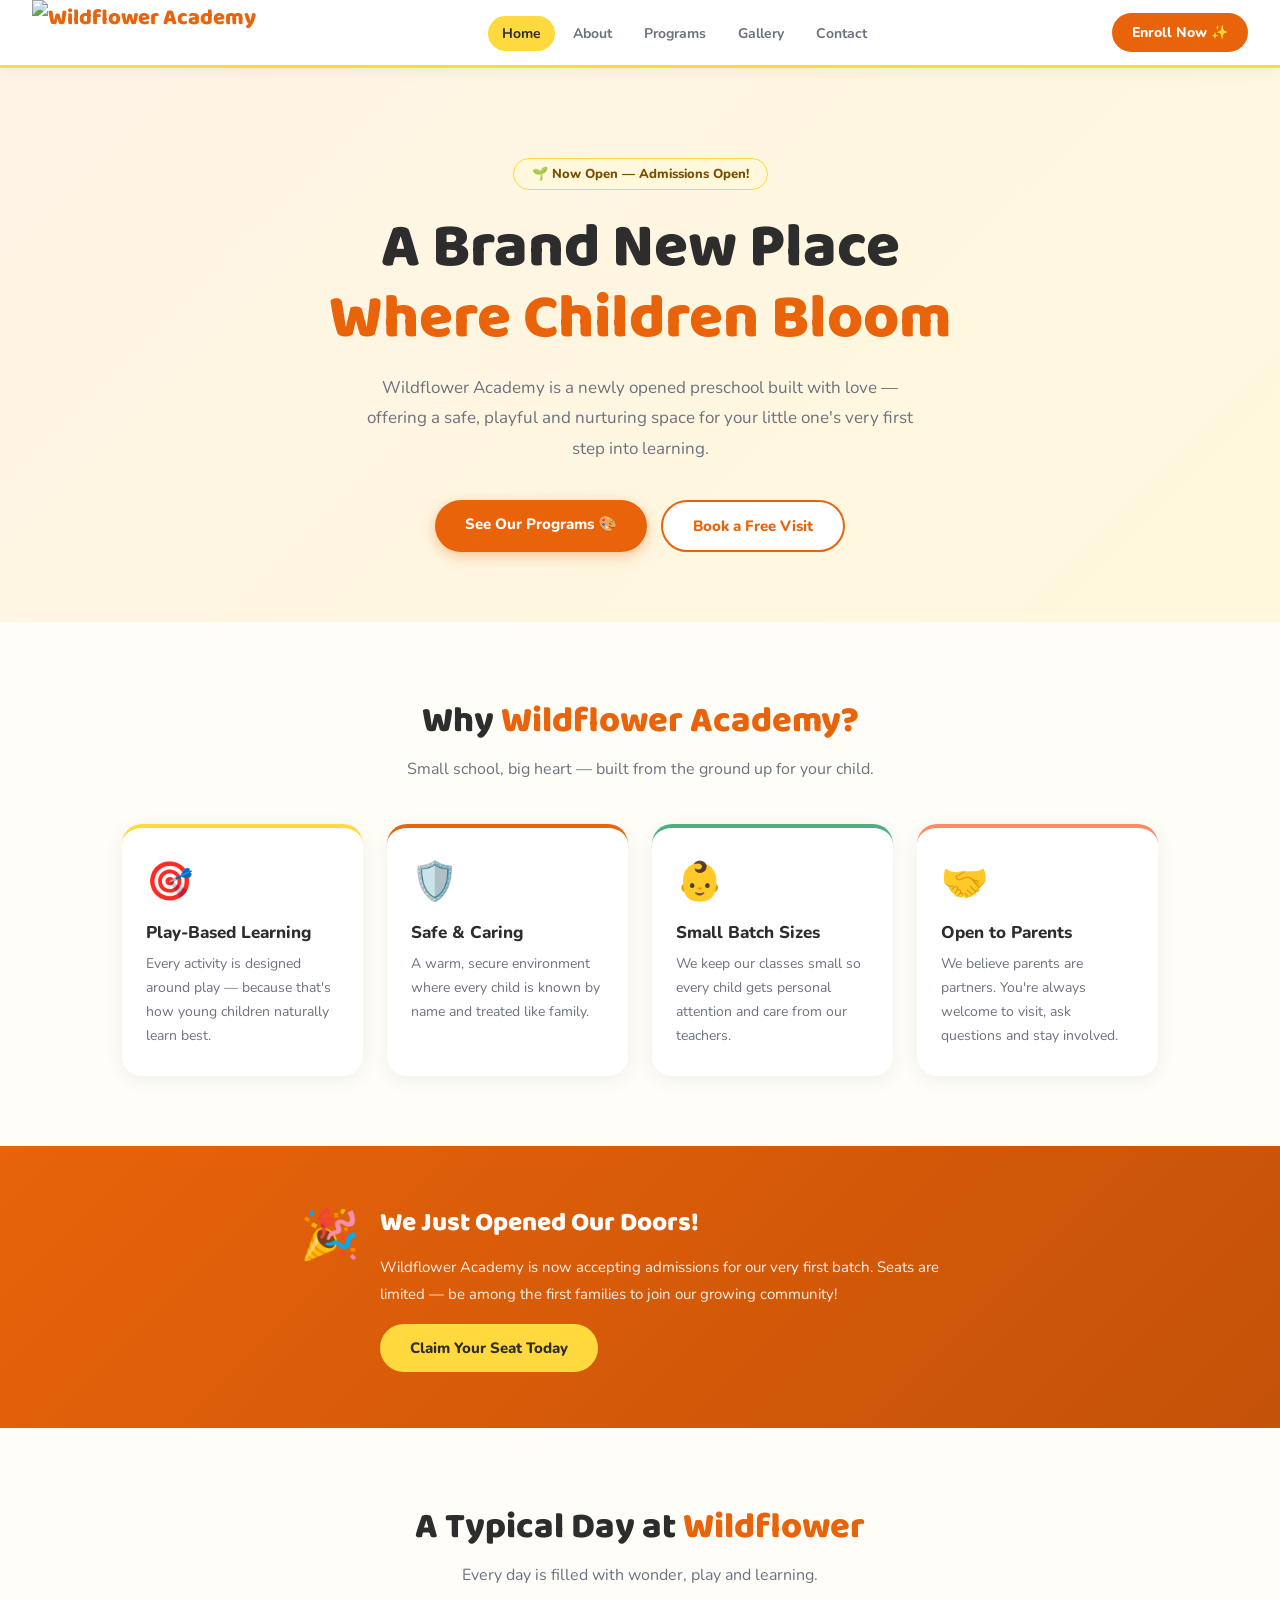
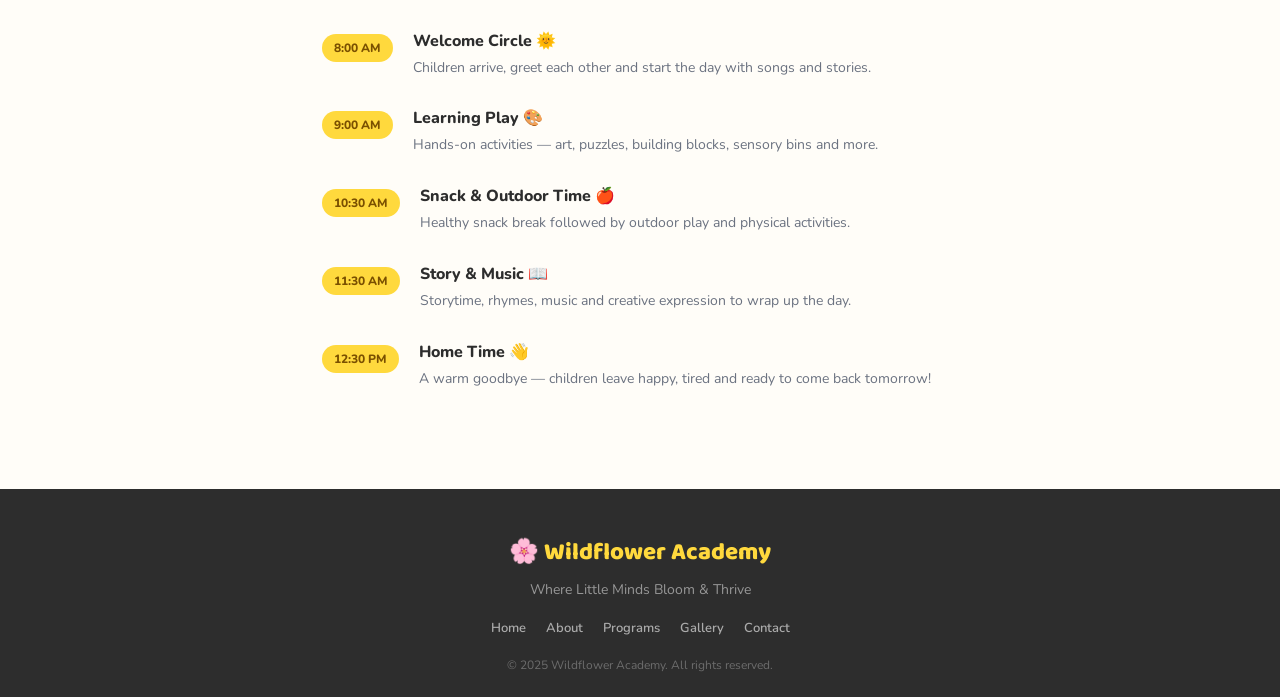
==== commit 0b7502e3: "Update index.html" ====
--- a/index.html
+++ b/index.html
@@ -21,8 +21,9 @@
   <!-- NAVBAR -->
   <nav class="navbar">
     <div class="nav-logo">
-      <span class="logo-icon">🌸</span>
-      Wildflower Academy
+      <div style="display:flex;align-items:center;">
+<img src="logo.png" alt="Wildflower Academy" style="height:65px;">
+</div>
     </div>
     <ul class="nav-links">
       <li><a href="index.html" class="active">Home</a></li>
@@ -147,4 +148,4 @@
 
   <script src="script.js"></script>
 </body>
-</html>+</html>
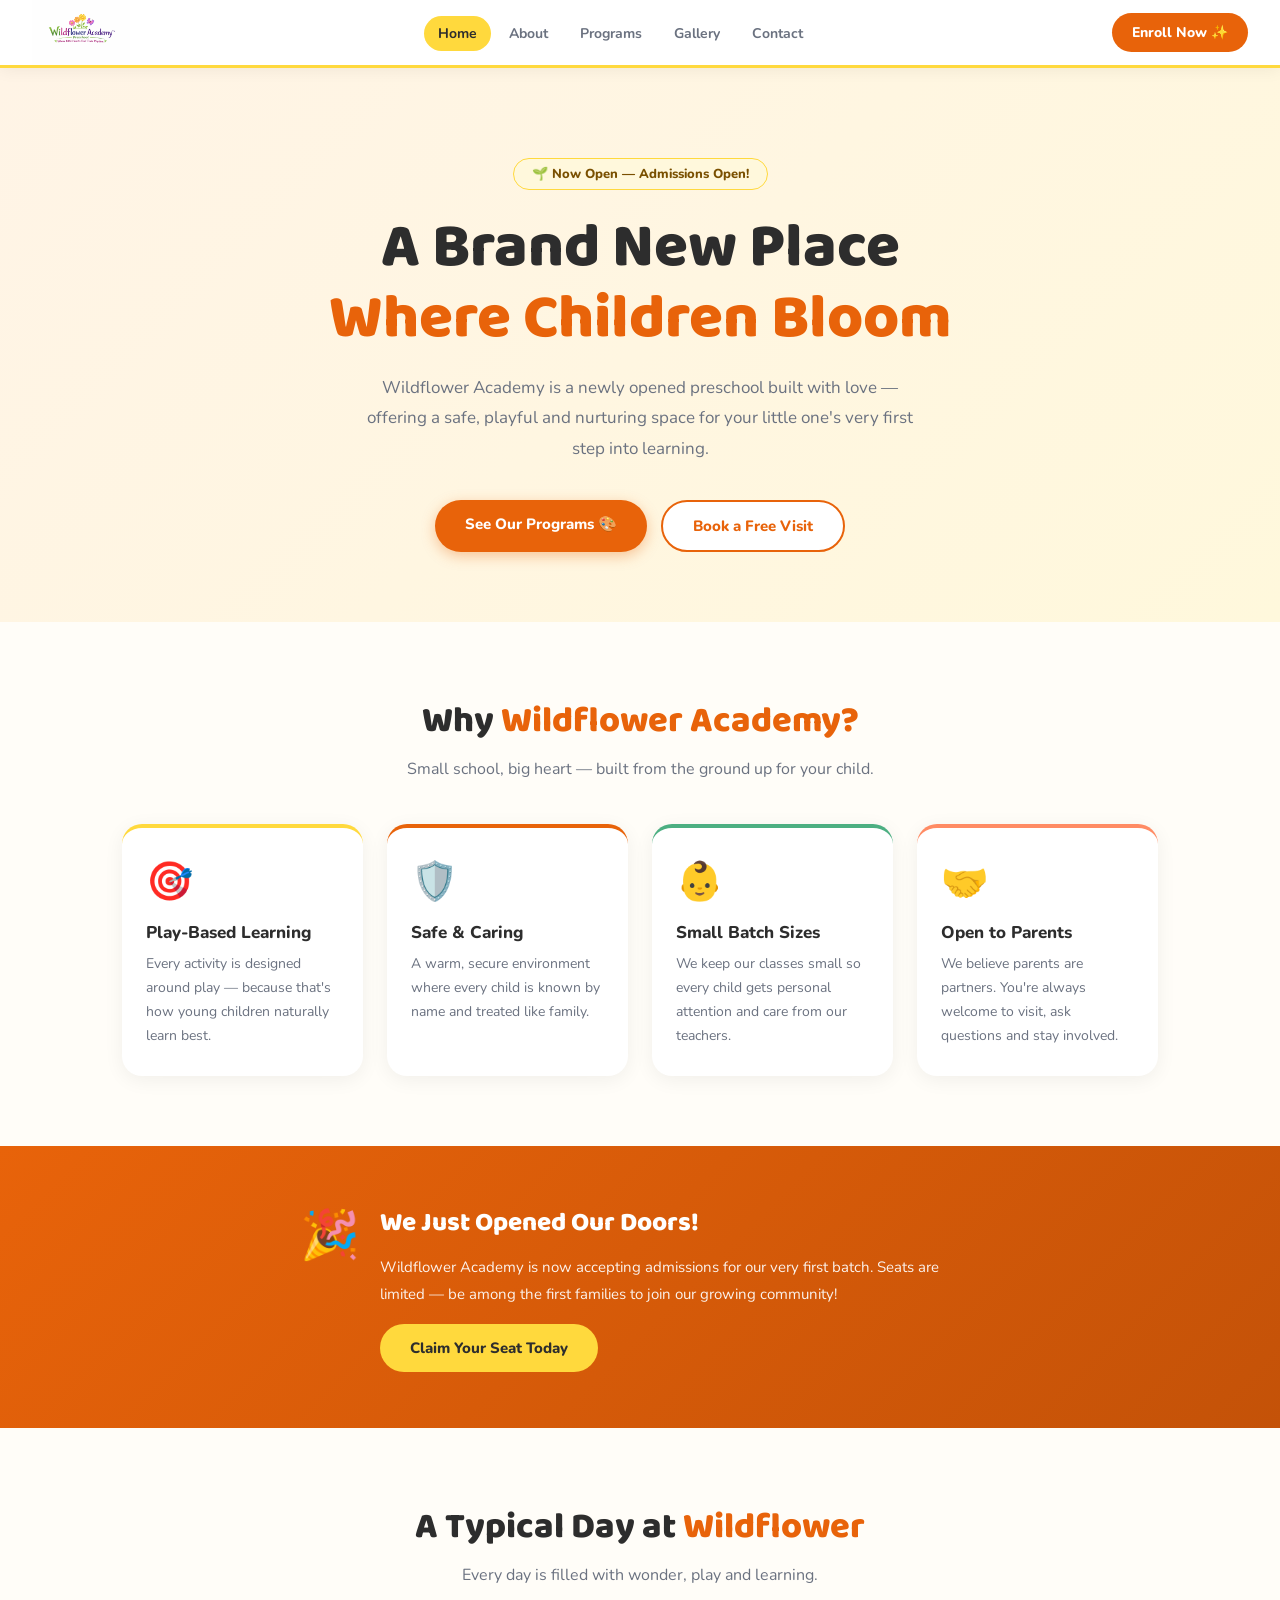
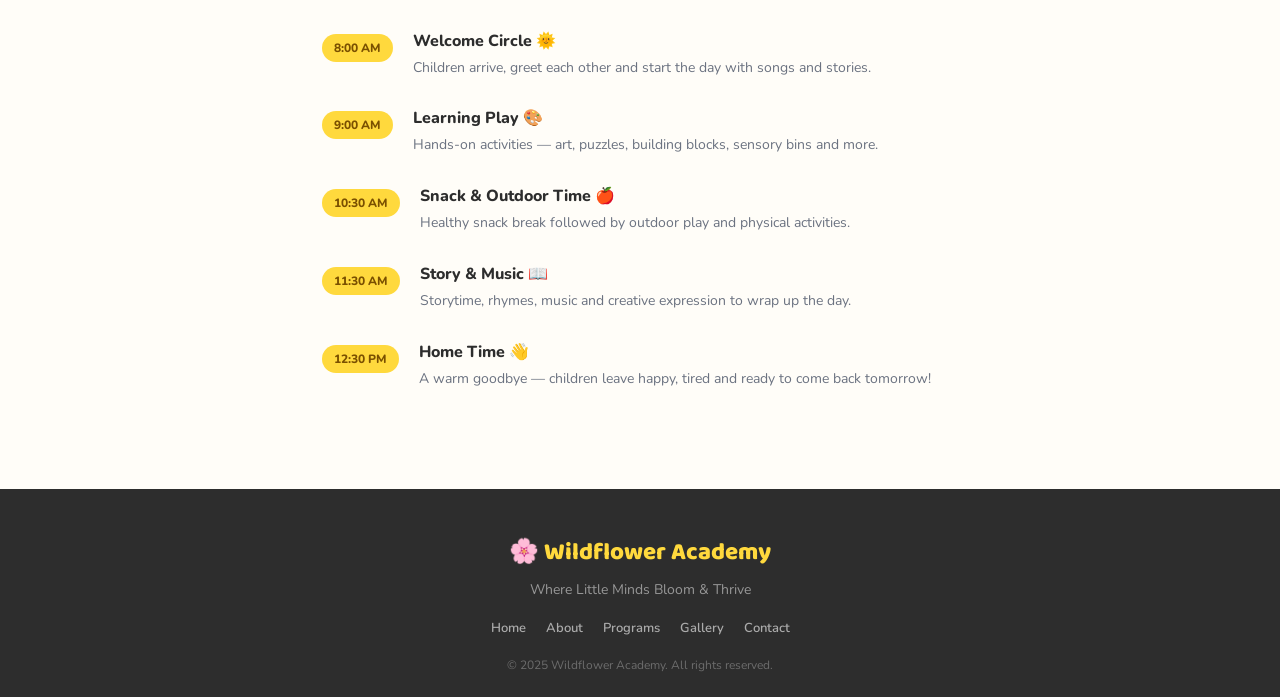
==== commit d0240d57: "Update index.html" ====
--- a/index.html
+++ b/index.html
@@ -22,7 +22,7 @@
   <nav class="navbar">
     <div class="nav-logo">
       <div style="display:flex;align-items:center;">
-<img src="logo.png" alt="Wildflower Academy" style="height:65px;">
+<img src="Logo.png" alt="Wildflower Academy" style="height:65px;">
 </div>
     </div>
     <ul class="nav-links">
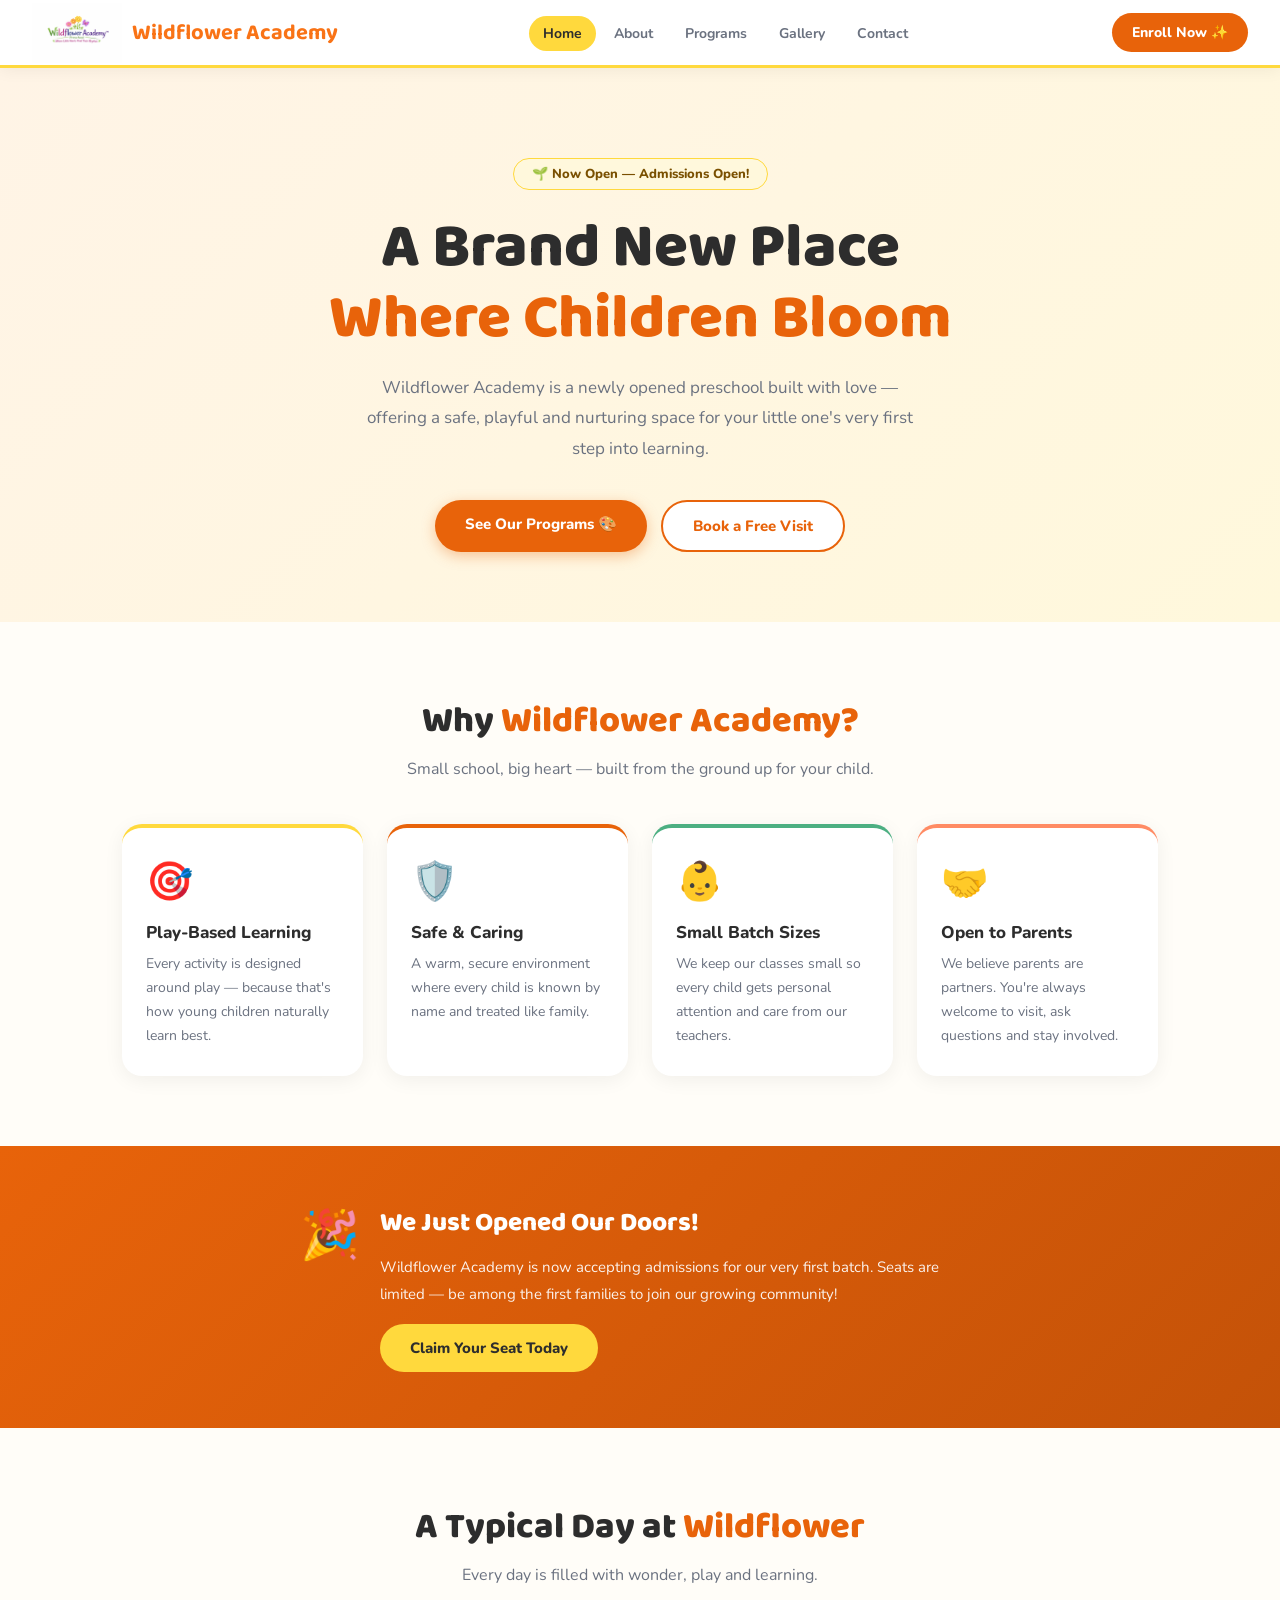
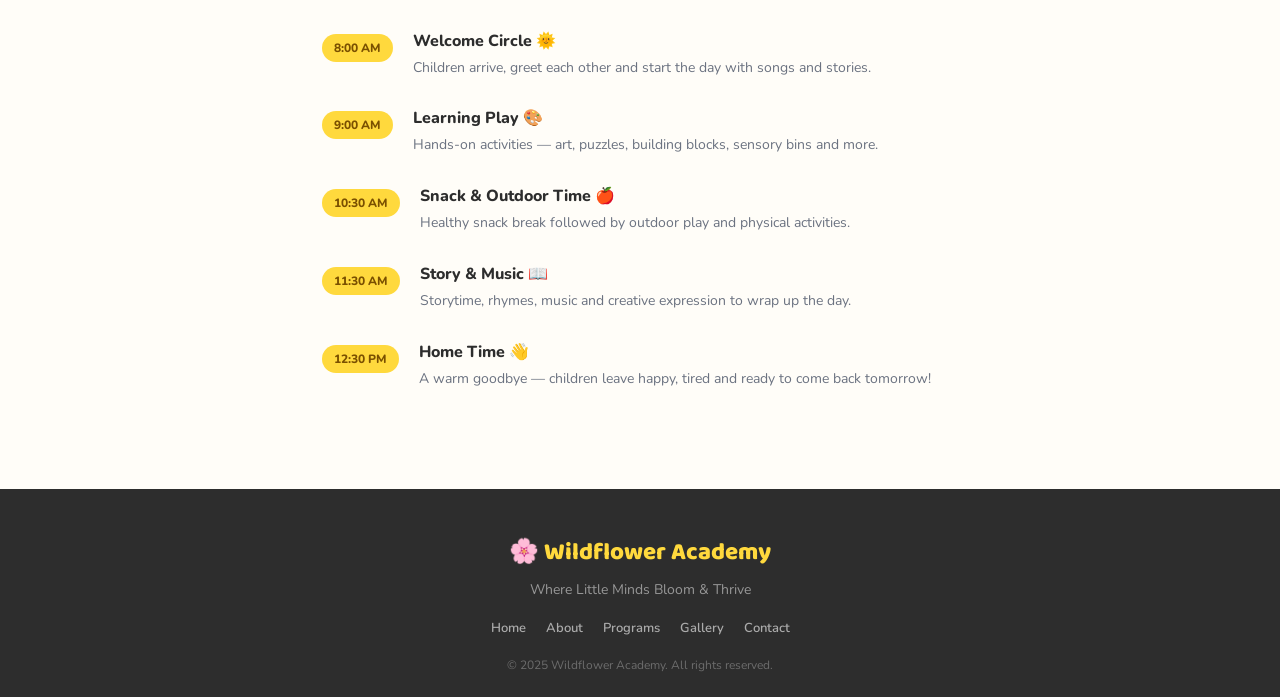
==== commit fda42882: "Update index.html" ====
--- a/index.html
+++ b/index.html
@@ -21,8 +21,11 @@
   <!-- NAVBAR -->
   <nav class="navbar">
     <div class="nav-logo">
-      <div style="display:flex;align-items:center;">
-<img src="Logo.png" alt="Wildflower Academy" style="height:65px;">
+    <div style="display:flex;align-items:center;gap:10px;">
+  <img src="Logo.png" alt="Wildflower Academy" style="height:60px;">
+  <span style="font-size:22px;font-weight:700;color:#f97316;">
+    Wildflower Academy
+  </span>
 </div>
     </div>
     <ul class="nav-links">
